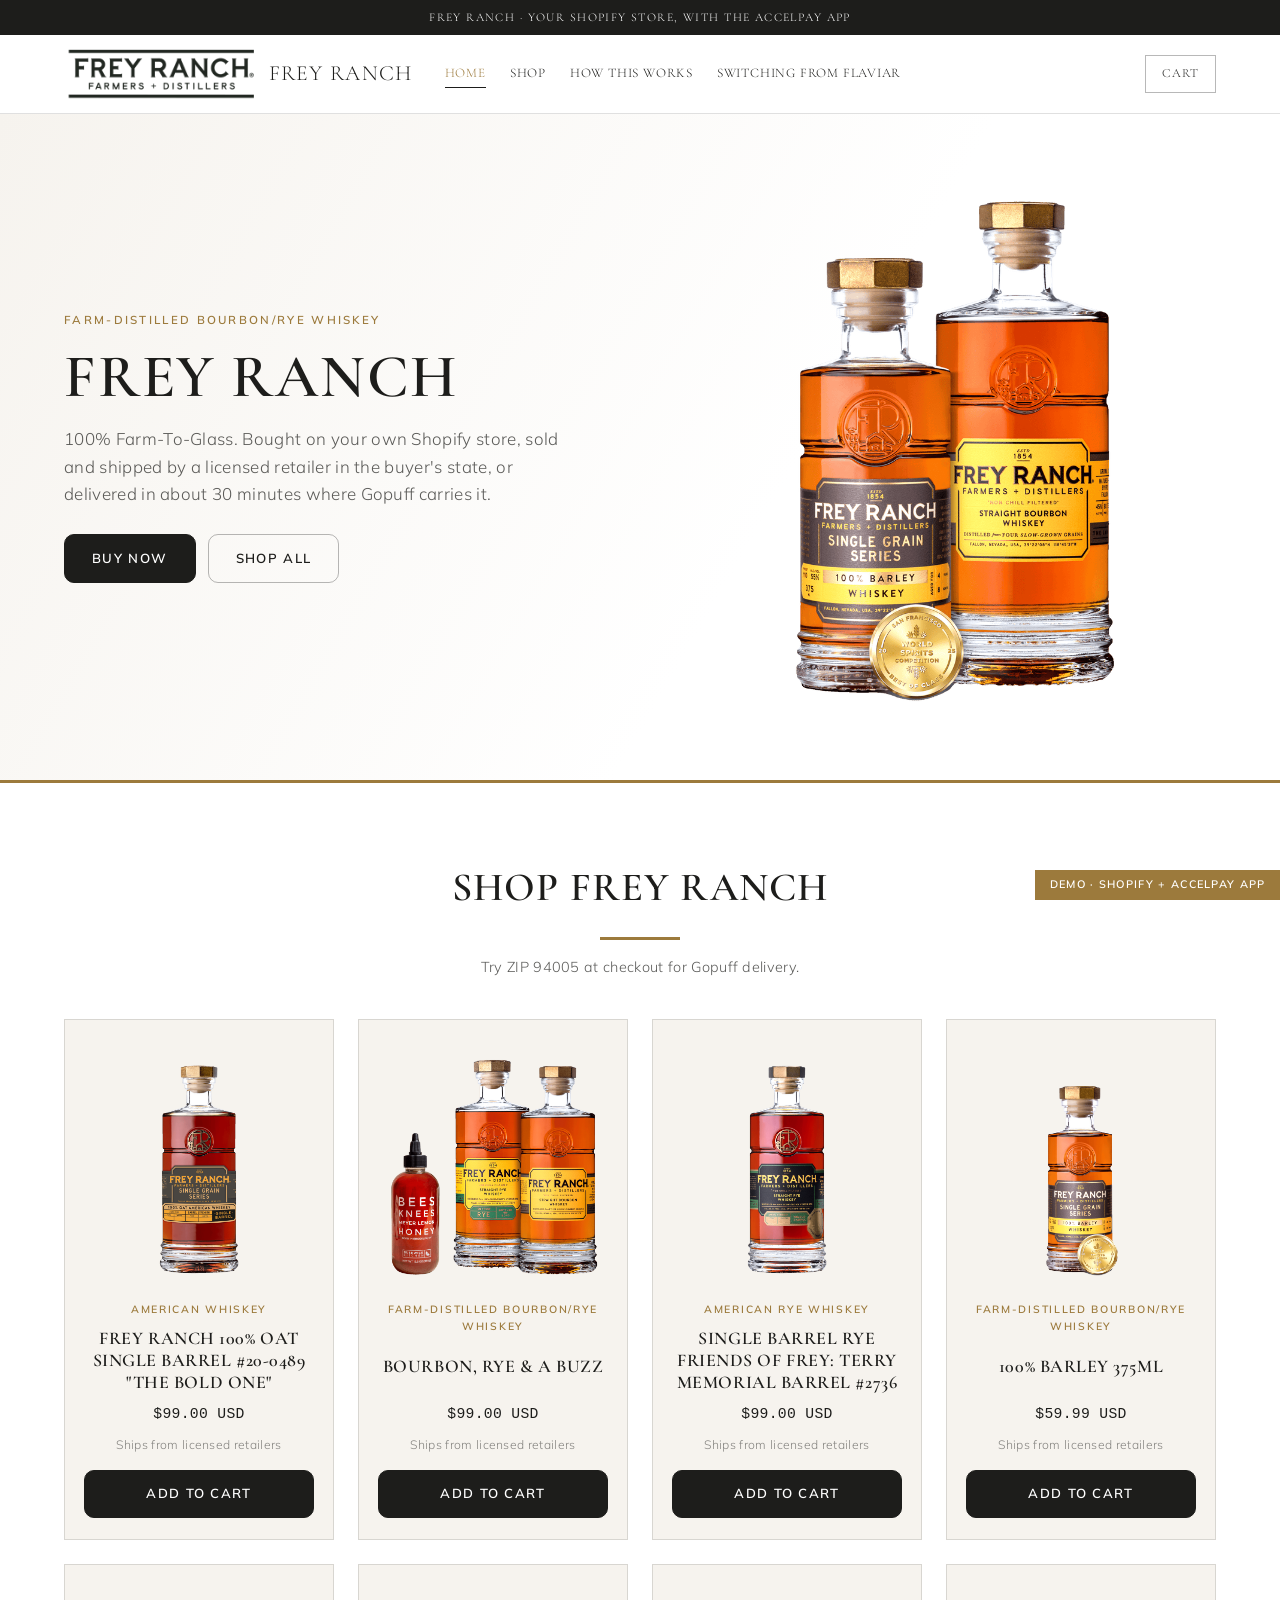
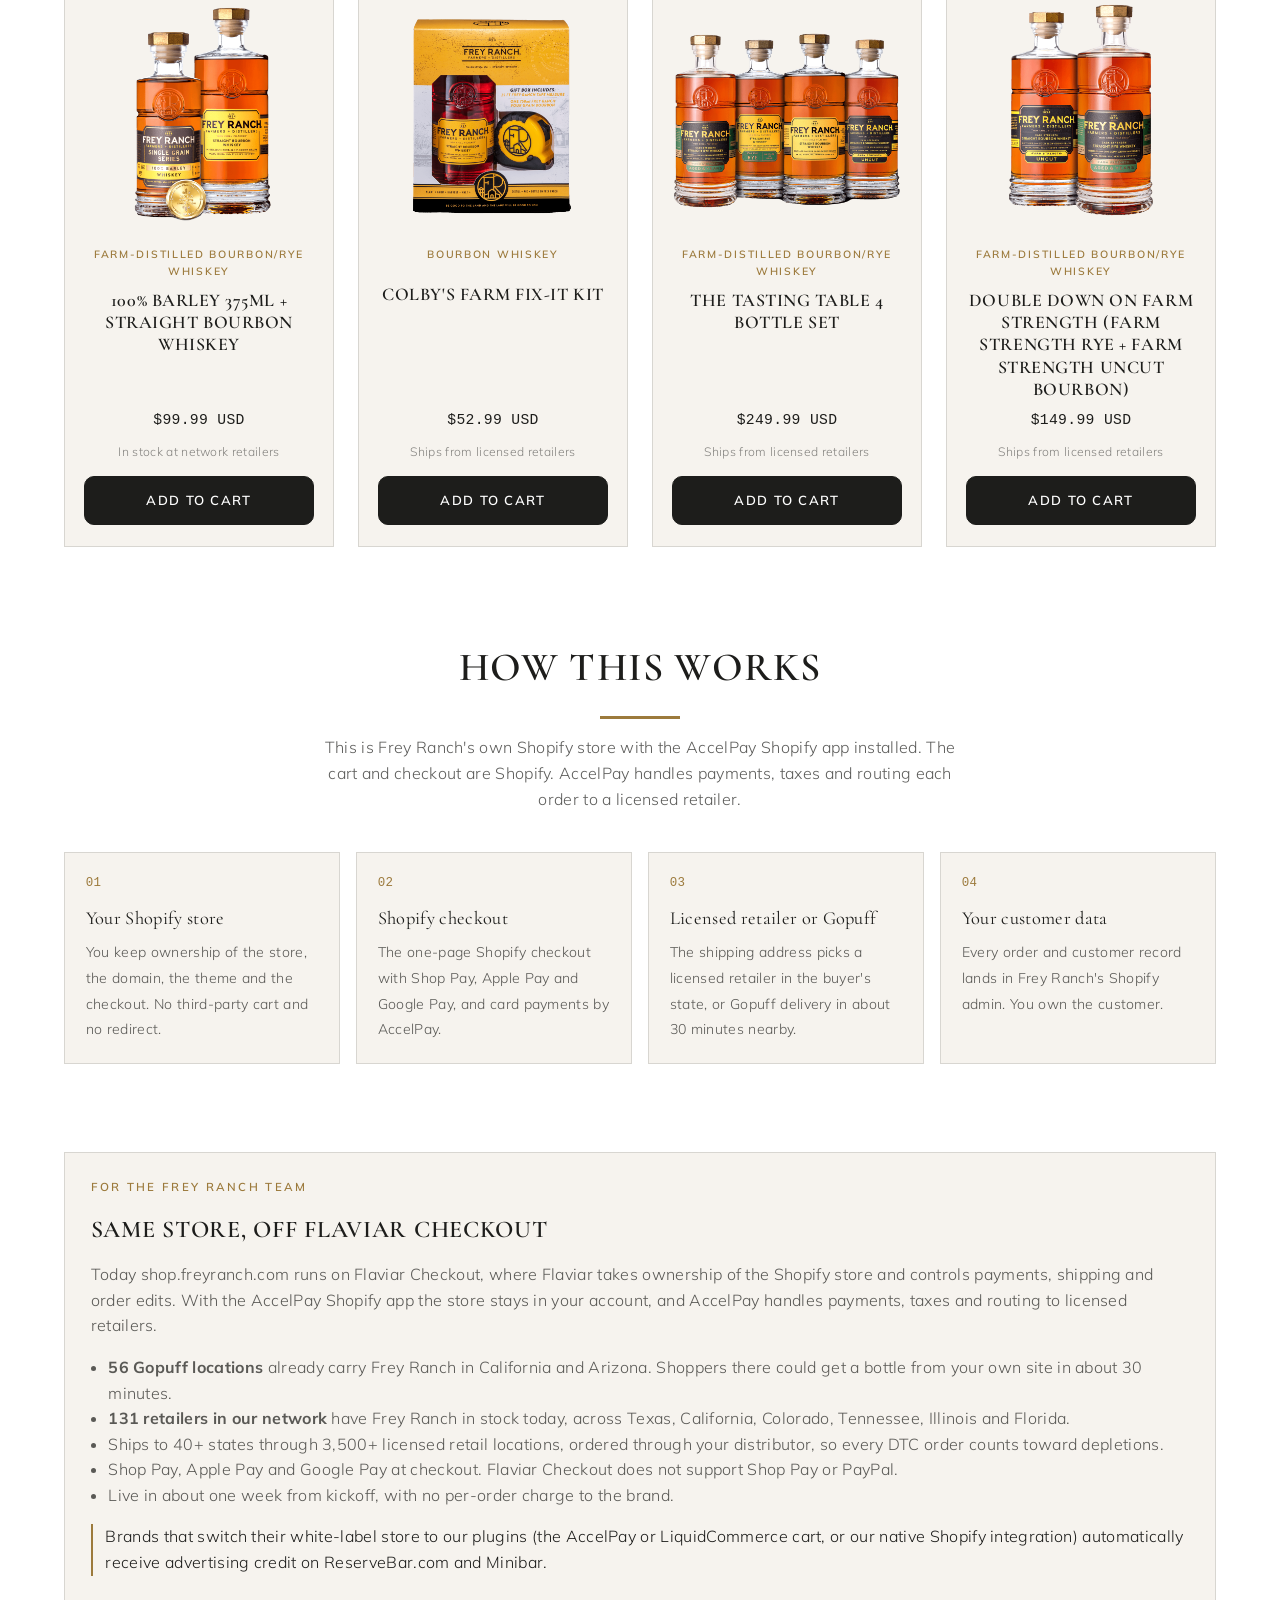
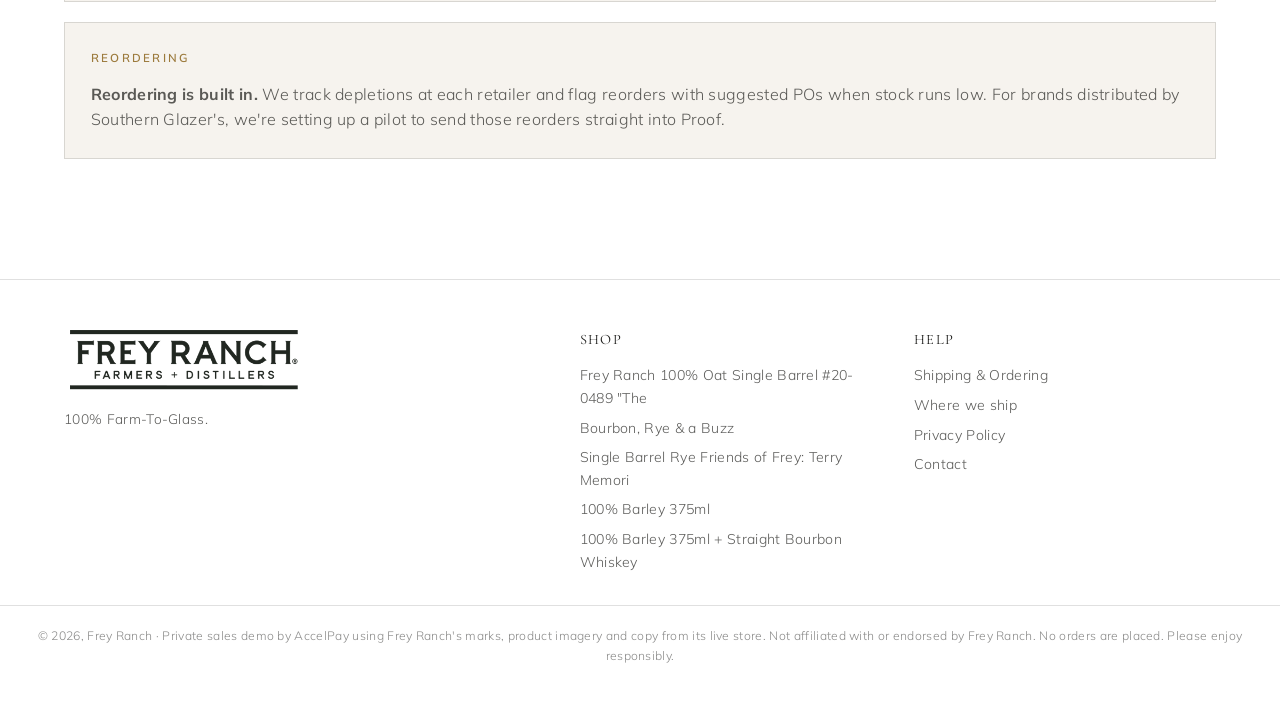
==== index.html @ 06e63633 "Flaviar switch demo, Nov 2026" ====
<!doctype html>
<html lang="en">
<head>
<meta charset="utf-8">
<meta name="viewport" content="width=device-width,initial-scale=1">
<title>Frey Ranch | AccelPay demo</title>
<meta name="robots" content="noindex,nofollow">
<link rel="icon" href="assets/logo.png">
<link rel="preconnect" href="https://fonts.googleapis.com">
<link rel="preconnect" href="https://fonts.gstatic.com" crossorigin>
<link rel="stylesheet" href="https://fonts.googleapis.com/css2?family=Cormorant+Garamond:wght@500;600;700&family=Mulish:wght@300;400;600;700&display=swap">
<link rel="stylesheet" href="styles.css?v=1">
</head>
<body>
<div class="announce">Frey Ranch &middot; your Shopify store, with the AccelPay app</div>
<header class="top">
  <div class="hdr">
    <a href="index.html" class="brand-link"><img class="logo" src="assets/logo.png" alt="Frey Ranch"><span class="wordmark">Frey Ranch</span></a>
    <nav class="main">
      <a href="index.html" aria-current="page">Home</a><a href="index.html#shop">Shop</a><a href="index.html#how">How this works</a><a href="index.html#switch">Switching from Flaviar</a>
    </nav>
    <div class="hdr-actions">
      <button class="burger" id="burger" aria-label="Menu">&#9776;</button>
      <button class="cart-pill" data-cart-toggle aria-label="Open cart">
        <span class="lbl">Cart</span>
        <span class="count" data-cart-count hidden>0</span>
      </button>
    </div>
  </div>
</header>

<section class="hero">
  <div class="hero-inner">
    <div>
      <div class="eyebrow">farm-distilled bourbon/rye whiskey</div>
      <h1>Frey Ranch</h1>
      <p>100% Farm-To-Glass. Bought on your own Shopify store, sold and shipped by a licensed retailer in the buyer's state, or delivered in about 30 minutes where Gopuff carries it.</p>
      <div style="display:flex;gap:.75rem;flex-wrap:wrap"><a class="btn" href="product.html?p=100-barley-375ml-flagship-bourbon">Buy now</a><a class="btn ghost" href="#shop">Shop all</a></div>
    </div>
    <div class="shot"><img src="assets/p-100-barley-375ml-flagship-bourbon.png" alt="100% Barley 375ml + Straight Bourbon Whiskey"></div>
  </div>
</section>

<section class="band" id="shop">
  <div class="section-head">
    <h2>Shop Frey Ranch</h2>
    <div class="rule"></div>
    <p style="font-size:.9rem;color:var(--muted)">Try ZIP 94005 at checkout for Gopuff delivery.</p>
  </div>
  <div class="grid" id="collection-grid"></div>
</section>

<section class="band" id="how" style="padding-top:1rem">
  <div class="section-head">
    <h2>How this works</h2>
    <div class="rule"></div>
    <p>This is Frey Ranch's own Shopify store with the AccelPay Shopify app installed. The cart and checkout are Shopify. AccelPay handles payments, taxes and routing each order to a licensed retailer.</p>
  </div>
  <div class="how">
    <div class="step"><span class="n">01</span><b>Your Shopify store</b><span>You keep ownership of the store, the domain, the theme and the checkout. No third-party cart and no redirect.</span></div>
    <div class="step"><span class="n">02</span><b>Shopify checkout</b><span>The one-page Shopify checkout with Shop Pay, Apple Pay and Google Pay, and card payments by AccelPay.</span></div>
    <div class="step"><span class="n">03</span><b>Licensed retailer or Gopuff</b><span>The shipping address picks a licensed retailer in the buyer's state, or Gopuff delivery in about 30 minutes nearby.</span></div>
    <div class="step"><span class="n">04</span><b>Your customer data</b><span>Every order and customer record lands in Frey Ranch's Shopify admin. You own the customer.</span></div>
  </div>
</section>

<section class="band" id="switch" style="padding-top:1rem">
  <div class="panel">
    <div class="eyebrow">For the Frey Ranch team</div>
    <h2>Same store, off Flaviar Checkout</h2>
    <p style="margin:0 0 1rem">Today shop.freyranch.com runs on Flaviar Checkout, where Flaviar takes ownership of the Shopify store and controls payments, shipping and order edits. With the AccelPay Shopify app the store stays in your account, and AccelPay handles payments, taxes and routing to licensed retailers.</p>
    <ul style="margin:0 0 1rem;padding-left:1.1rem"><li><b>56 Gopuff locations</b> already carry Frey Ranch in California and Arizona. Shoppers there could get a bottle from your own site in about 30 minutes.</li><li><b>131 retailers in our network</b> have Frey Ranch in stock today, across Texas, California, Colorado, Tennessee, Illinois and Florida.</li><li>Ships to 40+ states through 3,500+ licensed retail locations, ordered through your distributor, so every DTC order counts toward depletions.</li><li>Shop Pay, Apple Pay and Google Pay at checkout. Flaviar Checkout does not support Shop Pay or PayPal.</li><li>Live in about one week from kickoff, with no per-order charge to the brand.</li></ul>
    <p class="credit">Brands that switch their white-label store to our plugins (the AccelPay or LiquidCommerce cart, or our native Shopify integration) automatically receive advertising credit on ReserveBar.com and Minibar.</p>
  </div>
  <div class="panel">
    <div class="eyebrow">Reordering</div>
    <p style="margin:0" class="reorder"><b>Reordering is built in.</b> We track depletions at each retailer and flag reorders with suggested POs when stock runs low. For brands distributed by Southern Glazer's, we're setting up a pilot to send those reorders straight into Proof.</p>
  </div>
</section>
<footer class="site">
  <div class="ft">
    <div>
      <img src="assets/logo.png" alt="Frey Ranch" style="height:64px;width:auto">
      <p style="font-size:.86rem;margin-top:1rem;max-width:24rem;color:var(--muted)">100% Farm-To-Glass.</p>
    </div>
    <div><h4>Shop</h4><ul><li><a href="product.html?p=frey-ranch-100-oat-single-barrel-20-0489">Frey Ranch 100% Oat Single Barrel #20-0489 &quot;The </a></li><li><a href="product.html?p=bottled-in-bond-rye-straight-bourbon-com">Bourbon, Rye &amp; a Buzz</a></li><li><a href="product.html?p=friends-of-frey-rye-single-barrel-2736">Single Barrel Rye  Friends of Frey: Terry Memori</a></li><li><a href="product.html?p=100-barley-375ml-vault">100% Barley 375ml</a></li><li><a href="product.html?p=100-barley-375ml-flagship-bourbon">100% Barley 375ml + Straight Bourbon Whiskey</a></li></ul></div>
    <div><h4>Help</h4><ul>
      <li><a href="index.html#how">Shipping &amp; Ordering</a></li>
      <li><a href="index.html#how">Where we ship</a></li>
      <li><a href="#">Privacy Policy</a></li>
      <li><a href="#">Contact</a></li></ul></div>
  </div>
  <div class="legal-row">
    &copy; 2026, Frey Ranch &middot; Private sales demo by AccelPay using Frey Ranch's marks, product imagery and copy from its live store. Not affiliated with or endorsed by Frey Ranch.
    No orders are placed. Please enjoy responsibly.
  </div>
</footer>

<div class="scrim" id="scrim"></div>
<aside class="drawer" id="drawer" aria-label="Your cart">
  <div class="dh"><h2>Your cart</h2><button class="x" id="drawer-close" aria-label="Close">&times;</button></div>
  <div class="cols"><span>Product</span><span>Total</span></div>
  <div class="items" id="drawer-items"></div>
  <div class="df" id="drawer-foot"></div>
</aside>
<div class="ribbon">Demo &middot; Shopify + AccelPay app</div>
<script src="data.js?v=1"></script>
<script src="app.js?v=1"></script>
</body>
</html>
---- styles.css ----
/* Frey Ranch x AccelPay demo. Base: woodsonwhiskey-accelpay-demo. */

:root {
  --black: #ffffff; --panel: #f6f3ee; --panel-2: #ece7df; --ink: #1d1d1b;
  --muted: rgba(29,29,27,.72); --muted-2: rgba(29,29,27,.52); --line: rgba(0,0,0,.12); --line-2: rgba(0,0,0,.28);
  --gold: #1d1d1b; --gold-hi: #9c7a3c; --gold-soft: rgba(0,0,0,.05); --green: #2f6b4f; --red: #c00000;
  --head: #1d1d1b; --btn-ink: #ffffff; --img-bg: #f6f3ee; --drawer-bg: #ffffff; --ann-bg: #1d1d1b; --ann-ink: #ffffff; --co-head-bg: #ffffff;
  --serif: "Cormorant Garamond", Georgia, serif; --sans: "Mulish", -apple-system, BlinkMacSystemFont, "Helvetica Neue", Arial, sans-serif;
  --mono: ui-monospace, SFMono-Regular, Menlo, monospace; --maxw: 1200px; --btn-radius: 10px;
  --cart-glyph: url("data:image/svg+xml;utf8,<svg xmlns='http://www.w3.org/2000/svg' viewBox='0 0 24 24' fill='none' stroke='black' stroke-width='2' stroke-linecap='round' stroke-linejoin='round'><path d='M6 2 3 6v14a2 2 0 0 0 2 2h14a2 2 0 0 0 2-2V6l-3-4z'/><path d='M3 6h18'/><path d='M16 10a4 4 0 0 1-8 0'/></svg>");
}

* { box-sizing: border-box; }
html { scroll-behavior: smooth; }
body {
  margin: 0; background: var(--black); color: var(--ink);
  font-family: var(--sans); font-weight: 300; font-size: 16px; line-height: 1.6;
  letter-spacing: .02em; -webkit-font-smoothing: antialiased;
}
img { max-width: 100%; display: block; }
a { color: inherit; }
button { font: inherit; cursor: pointer; color: inherit; }
:focus-visible { outline: 2px solid var(--gold); outline-offset: 2px; }

/* ---------------------------------------------------------------- header */
.announce {
  background: var(--ann-bg); color: var(--ann-ink); text-align: center;
  font-family: var(--serif); font-size: .74rem; letter-spacing: .12em;
  text-transform: uppercase; padding: .5rem 1rem;
}
header.top { position: sticky; top: 0; z-index: 60; background: var(--black); border-bottom: 1px solid var(--line); }
.hdr { max-width: var(--maxw); margin: 0 auto; padding: .8rem 1.5rem; display: flex; align-items: center; gap: 2rem; }
.hdr img.logo { height: 62px; width: auto; }
nav.main { display: flex; gap: 1.5rem; flex-wrap: wrap; }
nav.main a {
  font-family: var(--serif); font-size: .82rem; letter-spacing: .06em; text-transform: uppercase;
  text-decoration: none; color: var(--head); padding: .2rem 0; border-bottom: 1px solid transparent;
}
nav.main a:hover, nav.main a[aria-current] { color: var(--gold-hi); border-bottom-color: var(--gold); }
.hdr-actions { margin-left: auto; display: flex; align-items: center; gap: .75rem; }
.cart-pill {
  display: inline-flex; align-items: center; gap: .5rem; background: transparent;
  border: 1px solid var(--line-2); color: var(--head); padding: .5rem 1rem;
  font-family: var(--serif); font-size: .78rem; letter-spacing: .08em; text-transform: uppercase;
}
.cart-pill:hover { border-color: var(--gold); color: var(--gold-hi); }
.cart-pill .count {
  background: var(--gold); color: var(--btn-ink); min-width: 1.35rem; height: 1.35rem; border-radius: 999px;
  display: inline-grid; place-items: center; font-family: var(--mono); font-size: .7rem; padding: 0 .3rem;
}
.cart-pill .count[hidden] { display: none; }
.burger { display: none; background: none; border: none; font-size: 1.5rem; line-height: 1; color: var(--head); }

/* ---------------------------------------------------------------- type + buttons */
.eyebrow { font-family: var(--sans); font-size: .72rem; font-weight: 600; letter-spacing: .2em; text-transform: uppercase; color: var(--gold-hi); margin-bottom: .9rem; }
h1, h2, h3 { font-family: var(--serif); font-weight: 400; letter-spacing: .03em; }
.rule { width: 190px; height: 2px; margin: 1.1rem auto 0; background: linear-gradient(90deg, transparent, var(--gold), transparent); }

.btn {
  display: inline-flex; align-items: center; justify-content: center; gap: .5rem;
  background: var(--gold); color: var(--btn-ink); border: 1px solid var(--gold); border-radius: var(--btn-radius, 0);
  padding: .8rem 1.7rem; font-family: var(--sans); font-weight: 600; font-size: .82rem;
  letter-spacing: .1em; text-transform: uppercase; text-decoration: none;
}
.btn:hover { background: var(--gold-hi); border-color: var(--gold-hi); }
.btn.ghost { background: transparent; color: var(--head); border-color: var(--line-2); }
.btn.ghost:hover { border-color: var(--gold); color: var(--gold-hi); }
.btn:disabled { opacity: .4; cursor: not-allowed; }
.btn.block { width: 100%; }

/* ---------------------------------------------------------------- hero */
.hero { position: relative; overflow: hidden; border-bottom: 1px solid var(--line); }
.hero-inner { max-width: var(--maxw); margin: 0 auto; padding: 4rem 1.5rem; display: grid; grid-template-columns: 1.05fr 1fr; gap: 3rem; align-items: center; }
.hero h1 { font-size: clamp(2.3rem, 5.4vw, 3.8rem); line-height: 1.08; margin: 0 0 1rem; text-transform: uppercase; }
.hero p { color: var(--muted); font-size: 1.06rem; margin: 0 0 1.7rem; max-width: 32rem; }
.hero .shot img { width: 100%; max-height: 560px; object-fit: contain; }

/* ---------------------------------------------------------------- sections */
.band { max-width: var(--maxw); margin: 0 auto; padding: 4.5rem 1.5rem; }
.section-head { text-align: center; margin-bottom: 2.5rem; }
.section-head h2 { font-size: clamp(1.8rem, 4vw, 2.5rem); margin: 0; text-transform: uppercase; }
.section-head p { color: var(--muted); margin: 1rem auto 0; max-width: 40rem; }

.grid { display: grid; grid-template-columns: repeat(auto-fill, minmax(240px, 1fr)); gap: 1.5rem; }
.card {
  background: var(--panel); border: 1px solid var(--line); padding: 1.4rem 1.2rem 1.3rem;
  display: flex; flex-direction: column; gap: .55rem; text-align: center; text-decoration: none; color: inherit;
}
.card:hover { border-color: var(--gold); }
.card .shot { height: 250px; display: grid; place-items: center; overflow: hidden; }
.card .shot img { max-height: 250px; width: auto; object-fit: contain; }
.card h3 { font-size: 1.12rem; margin: 0; line-height: 1.25; text-transform: uppercase; min-height: 2.8rem; display: grid; place-items: center; }
.card .tag { font-size: .66rem; font-weight: 600; letter-spacing: .16em; text-transform: uppercase; color: var(--gold-hi); }
.card .price { font-family: var(--mono); font-size: .92rem; margin-top: auto; }
.card .avail { font-size: .76rem; color: var(--muted-2); }

.split { display: grid; grid-template-columns: 1fr 1fr; gap: 3rem; align-items: center; }
.split img { width: 100%; }
.split p { color: var(--muted); }

/* how it works */
.how { display: grid; grid-template-columns: repeat(4, 1fr); gap: 1rem; }
.how .step { border: 1px solid var(--line); padding: 1.3rem; background: var(--panel); }
.how .step b { display: block; font-family: var(--serif); font-weight: 400; font-size: 1.15rem; margin-bottom: .4rem; color: var(--head); }
.how .step span { font-size: .88rem; color: var(--muted); }
.how .step .n { font-family: var(--mono); color: var(--gold-hi); font-size: .78rem; display: block; margin-bottom: .6rem; }

.rb-note {
  display: flex; align-items: center; gap: .75rem; border: 1px solid var(--line); background: var(--panel);
  padding: .7rem .9rem; font-size: .84rem; color: var(--muted);
}
.rb-note b { color: var(--head); font-weight: 600; }
.rb-note a { color: var(--gold-hi); }
.rb-mark { font-family: var(--serif); font-size: .72rem; letter-spacing: .14em; text-transform: uppercase; border: 1px solid var(--gold); color: var(--gold-hi); padding: .2rem .45rem; white-space: nowrap; }

/* ---------------------------------------------------------------- product page (Shopify theme) */
.pdp { display: grid; grid-template-columns: minmax(0,1fr) minmax(0,1fr); gap: 3rem; align-items: start; }
.pdp .gallery { display: flex; flex-direction: column; gap: .8rem; min-width: 0; }
.pdp .gallery .main { background: var(--img-bg); display: grid; place-items: center; min-height: 420px; }
.pdp .gallery .main img { max-height: 560px; width: auto; object-fit: contain; }
.pdp .thumbs { display: flex; gap: .5rem; }
.pdp .thumbs button { width: 64px; height: 64px; border: 1px solid var(--line); background: var(--img-bg); padding: 3px; display: grid; place-items: center; }
.pdp .thumbs button[aria-selected="true"] { border-color: var(--gold); }
.pdp .thumbs img { max-height: 100%; width: auto; }
.pdp .info { display: flex; flex-direction: column; gap: 1rem; min-width: 0; padding-left: 1.5rem; border-left: 1px solid var(--line); }
.pdp h1 { font-size: 2rem; margin: 0; text-transform: uppercase; line-height: 1.15; }
.pdp .price { font-size: 1.05rem; }
.pdp .small { font-size: .8rem; color: var(--muted); }
.pdp .small a { color: var(--gold-hi); }
.pdp .qty-wrap { display: flex; flex-direction: column; gap: .35rem; font-size: .8rem; color: var(--muted); }
.pdp .desc p { color: var(--muted); margin: 0 0 .9rem; font-size: .95rem; }
.pdp .desc b { color: var(--head); font-weight: 600; }
.qty { display: inline-flex; align-items: center; border: 1px solid var(--line-2); width: max-content; }
.qty button { background: none; border: none; width: 2.6rem; min-height: 2.8rem; font-size: 1.1rem; }
.qty span, .qty input { font-family: var(--sans); min-width: 2.2rem; text-align: center; font-size: .95rem; }
.atc { max-width: 380px; }
.fulfil-line { display: flex; gap: .6rem; align-items: flex-start; font-size: .82rem; color: var(--muted); border: 1px solid var(--line); padding: .7rem .8rem; max-width: 460px; }
.fulfil-line img { width: 22px; height: 22px; border-radius: 5px; flex: none; }
.notice { font-size: .85rem; color: var(--muted); border-left: 2px solid var(--gold); padding: .2rem 0 .2rem .75rem; }

/* ---------------------------------------------------------------- Shopify cart drawer (Dawn-style) */
.scrim { position: fixed; inset: 0; background: rgba(0,0,0,.6); opacity: 0; pointer-events: none; transition: opacity .25s; z-index: 90; }
.scrim.on { opacity: 1; pointer-events: auto; }
.drawer { position: fixed; top: 0; right: 0; height: 100%; width: min(420px, 100%); background: var(--drawer-bg); border-left: 1px solid var(--line); z-index: 100; display: flex; flex-direction: column; transform: translateX(100%); transition: transform .28s ease; }
.drawer.on { transform: none; }
.drawer .dh { display: flex; align-items: center; justify-content: space-between; padding: 1.4rem 1.5rem 1rem; }
.drawer .dh h2 { font-size: 1.5rem; margin: 0; }
.drawer .x { background: none; border: none; font-size: 1.7rem; line-height: 1; color: var(--muted); }
.drawer .cols { display: flex; justify-content: space-between; font-size: .66rem; letter-spacing: .12em; text-transform: uppercase; color: var(--muted-2); padding: 0 1.5rem .6rem; border-bottom: 1px solid var(--line); }
.drawer .items { flex: 1; overflow-y: auto; padding: 0 1.5rem; }
.cline { display: grid; grid-template-columns: 76px minmax(0,1fr) auto; gap: 1rem; padding: 1.2rem 0; border-bottom: 1px solid var(--line); }
.cline .im { background: var(--img-bg); display: grid; place-items: center; height: 92px; }
.cline .im img { max-height: 88px; width: auto; }
.cline .nm { font-size: .92rem; line-height: 1.3; }
.cline .pr { font-size: .84rem; color: var(--muted); margin: .2rem 0 .6rem; }
.cline .qrow { display: flex; align-items: center; gap: .6rem; }
.cline .qty button { min-height: 2.2rem; width: 2.2rem; }
.cline .rm { background: none; border: none; color: var(--muted); font-size: 1rem; padding: 0; }
.cline .tot { font-size: .9rem; }
.empty { text-align: center; color: var(--muted); padding: 3rem 1rem; }
.drawer .df { border-top: 1px solid var(--line); padding: 1.2rem 1.5rem 1.5rem; display: flex; flex-direction: column; gap: .7rem; }
.drawer .df .est { display: flex; justify-content: space-between; font-size: 1rem; }
.drawer .df .small { font-size: .78rem; color: var(--muted); }

/* ---------------------------------------------------------------- Shopify one-page checkout */
body.co { background: #fff; color: #141414; font-family: -apple-system, BlinkMacSystemFont, "Segoe UI", Roboto, "Helvetica Neue", Arial, sans-serif; font-weight: 400; letter-spacing: 0; }
.co-head { border-bottom: 1px solid #dedede; background: var(--co-head-bg); }
.co-head .in { max-width: 1100px; margin: 0 auto; padding: .9rem 1.5rem; display: flex; align-items: center; justify-content: space-between; }
.co-head img { height: 54px; width: auto; }
.co-head a.bag { color: var(--gold-hi); font-size: .85rem; text-decoration: none; }
.checkout { display: grid; grid-template-columns: minmax(0,1.15fr) minmax(0,1fr); min-height: calc(100vh - 80px); }
.co-left { padding: 2.2rem clamp(1rem, 4vw, 3.5rem); min-width: 0; }
.co-left .inner { max-width: 560px; margin-left: auto; }
.co-right { background: #f5f5f5; border-left: 1px solid #dedede; padding: 2.2rem clamp(1rem, 3vw, 3rem); min-width: 0; }
.co-right .inner { max-width: 440px; position: sticky; top: 1.5rem; }
.co-h { font-size: 1.3rem; font-weight: 600; margin: 1.8rem 0 .8rem; display: flex; align-items: baseline; justify-content: space-between; gap: 1rem; }
.co-h:first-child { margin-top: 0; }
.co-h small { font-size: .82rem; font-weight: 400; color: #707070; }
.co-field { width: 100%; border: 1px solid #d9d9d9; border-radius: 5px; padding: .85rem .8rem; font: inherit; font-size: .92rem; margin-bottom: .7rem; background: #fff; color: #141414; min-width: 0; }
.co-field:focus { outline: none; border-color: #000; box-shadow: 0 0 0 1px #000; }
.co-row { display: grid; grid-template-columns: 1fr 1fr; gap: .7rem; }
.co-row3 { display: grid; grid-template-columns: 1.3fr 1fr 1fr; gap: .7rem; }
.co-chk { display: flex; gap: .55rem; align-items: center; font-size: .86rem; margin: .1rem 0 .4rem; }
.co-chk input { accent-color: #000; width: 16px; height: 16px; }
.co-empty { background: #f5f5f5; border-radius: 5px; padding: 1rem; font-size: .88rem; color: #707070; }
.rates { border: 1px solid #d9d9d9; border-radius: 5px; overflow: hidden; }
.rate { display: flex; align-items: center; gap: .8rem; padding: .95rem .9rem; border-bottom: 1px solid #d9d9d9; cursor: pointer; }
.rate:last-child { border-bottom: none; }
.rate.on { background: #f6f3ec; box-shadow: inset 0 0 0 1px #000; }
.rate input { accent-color: #000; width: 17px; height: 17px; flex: none; }
.rate .ic { width: 30px; height: 30px; border-radius: 7px; flex: none; }
.rate .t { flex: 1; min-width: 0; font-size: .9rem; }
.rate .t span { display: block; color: #707070; font-size: .8rem; margin-top: .1rem; }
.rate .p { font-size: .9rem; font-weight: 600; white-space: nowrap; }
.callout { display: flex; gap: .55rem; align-items: flex-start; font-size: .78rem; color: #5b4a26; background: #f6f1e6; border: 1px solid #e6dcc6; border-radius: 5px; padding: .6rem .75rem; margin-top: .7rem; }
.callout b { font-weight: 600; }
.callout .dot { width: 8px; height: 8px; border-radius: 50%; background: var(--gold); flex: none; margin-top: .35rem; }
.pay-box { border: 1px solid #d9d9d9; border-radius: 5px; overflow: hidden; }
.pay-box .ph { display: flex; justify-content: space-between; align-items: center; background: #f6f3ec; padding: .85rem .9rem; border-bottom: 1px solid #d9d9d9; font-size: .9rem; box-shadow: inset 0 0 0 1px #000; }
.pay-box .ph .cards { display: flex; gap: .3rem; }
.pay-box .ph .cards span { font-size: .62rem; font-weight: 700; border: 1px solid #cfcfcf; border-radius: 3px; padding: .1rem .3rem; background: #fff; color: #333; }
.pay-box .pb { padding: .9rem; background: #fafafa; }
.pay-btn { width: 100%; background: #000; color: #fff; border: none; border-radius: 5px; padding: 1.1rem; font-size: 1.05rem; font-weight: 600; margin-top: 1.2rem; }
.pay-btn:disabled { opacity: .4; cursor: not-allowed; }
.co-legal { font-size: .76rem; color: #707070; margin-top: .9rem; }
.co-links { display: flex; gap: 1rem; flex-wrap: wrap; font-size: .76rem; color: #707070; border-top: 1px solid #e3e3e3; margin-top: 2rem; padding-top: 1rem; }
.os-item { display: flex; gap: .9rem; align-items: center; padding: .4rem 0 1rem; }
.os-item .im { width: 64px; height: 64px; border: 1px solid #dedede; border-radius: 8px; background: var(--img-bg); position: relative; display: grid; place-items: center; padding: 4px; flex: none; }
.os-item .im img { max-height: 100%; width: auto; }
.os-item .im .q { position: absolute; top: -9px; right: -9px; background: #666; color: #fff; min-width: 21px; height: 21px; border-radius: 11px; font-size: .74rem; display: grid; place-items: center; padding: 0 5px; }
.os-item .nm { flex: 1; min-width: 0; font-size: .88rem; }
.os-item .nm span { display: block; color: #707070; font-size: .78rem; }
.os-item .pr { font-size: .88rem; }
.os-disc { display: flex; gap: .6rem; margin: .6rem 0 1.2rem; }
.os-disc input { flex: 1; min-width: 0; border: 1px solid #d9d9d9; border-radius: 5px; padding: .8rem; font: inherit; font-size: .9rem; }
.os-disc button { border: 1px solid #d9d9d9; background: #ececec; color: #777; border-radius: 5px; padding: 0 1.1rem; font-weight: 600; }
.os-line { display: flex; justify-content: space-between; font-size: .88rem; padding: .3rem 0; gap: 1rem; }
.os-line .m { color: #555; }
.os-line.total { font-size: 1.2rem; font-weight: 600; padding-top: .8rem; }
.os-line.total small { font-size: .74rem; color: #707070; font-weight: 400; margin-right: .4rem; }
.thanks { max-width: 600px; margin: 0 auto; padding: 4rem 1.5rem; text-align: center; }
.thanks h1 { font-size: 2rem; margin: 0 0 .5rem; font-weight: 600; font-family: inherit; letter-spacing: 0; }
.thanks p { color: #555; }
.thanks .num { font-family: var(--mono); color: #000; }

/* express checkout buttons (Shopify accelerated checkout) */
.xpay { display: grid; grid-template-columns: repeat(3, minmax(0,1fr)); gap: .5rem; }
.xpay .xb { height: 42px; border: none; border-radius: 5px; display: flex; align-items: center; justify-content: center; gap: .15rem; font-family: -apple-system, BlinkMacSystemFont, "Segoe UI", Roboto, Arial, sans-serif; font-size: 1.05rem; color: #fff; letter-spacing: 0; text-transform: none; }
.xpay.big .xb { height: 48px; }
.xpay .xb span { font-weight: 500; }
.xpay .shop { background: #5a31f4; }
.xpay .shop b { font-weight: 800; font-style: italic; letter-spacing: -.02em; margin-right: .1rem; }
.xpay .apple { background: #000; border: 1px solid #333; }
.xpay .google { background: #000; border: 1px solid #333; }
.xpay .google .g { font-weight: 700; background: linear-gradient(90deg,#4285f4,#ea4335,#fbbc05,#34a853); -webkit-background-clip: text; background-clip: text; color: transparent; margin-right: .15rem; }
.xp-title { text-align: center; font-size: .85rem; color: #707070; margin-bottom: .6rem; }
.or { display: flex; align-items: center; gap: .8rem; color: #707070; font-size: .78rem; margin: 1.4rem 0 .6rem; }
.or::before, .or::after { content: ""; flex: 1; height: 1px; background: #dedede; }

/* panel on the home page */
.panel { background: var(--panel); border: 1px solid var(--line); padding: 1.6rem; }
.panel + .panel { margin-top: 1.25rem; }
.panel h2 { margin: 0 0 .8rem; font-size: 1.5rem; text-transform: uppercase; }
.panel p, .panel li { color: var(--muted); }
.panel .credit { border-left: 2px solid var(--gold); padding-left: .8rem; margin: 0; color: var(--ink); }

/* ---------------------------------------------------------------- footer */
footer.site { border-top: 1px solid var(--line); margin-top: 3rem; }
.ft { max-width: var(--maxw); margin: 0 auto; padding: 3rem 1.5rem 2rem; display: grid; grid-template-columns: 1.6fr 1fr 1fr; gap: 2rem; }
.ft h4 { font-family: var(--serif); font-weight: 400; font-size: .9rem; letter-spacing: .1em; text-transform: uppercase; color: var(--head); margin: 0 0 .8rem; }
.ft ul { list-style: none; margin: 0; padding: 0; display: flex; flex-direction: column; gap: .45rem; font-size: .88rem; color: var(--muted); }
.ft a { text-decoration: none; }
.ft a:hover { color: var(--gold-hi); }
.legal-row { border-top: 1px solid var(--line); padding: 1.25rem 1.5rem 3rem; text-align: center; font-size: .76rem; color: var(--muted-2); }

.ribbon { position: fixed; right: 0; bottom: 0; z-index: 120; background: var(--gold); color: var(--btn-ink); font-size: .68rem; font-weight: 600; letter-spacing: .12em; text-transform: uppercase; padding: .4rem .9rem; }

/* ---------------------------------------------------------------- responsive */
@media (max-width: 960px) {
  .pdp { grid-template-columns: 1fr; gap: 1.5rem; }
  .pdp .info { padding-left: 0; border-left: 0; }
  .checkout { grid-template-columns: 1fr; }
  .co-right { border-left: 0; border-top: 1px solid #dedede; order: -1; }
  .co-left .inner, .co-right .inner { margin: 0 auto; position: static; }
  .hero-inner, .split { grid-template-columns: 1fr; gap: 2rem; }
  .how { grid-template-columns: 1fr 1fr; }
  .ft { grid-template-columns: 1fr 1fr; }
}
@media (max-width: 720px) {
  .co-row, .co-row3 { grid-template-columns: 1fr; gap: 0; }
  .pdp .gallery .main { min-height: 300px; }
  .pdp .gallery .main img { max-height: 340px; }
  .hdr { padding: .6rem 1rem; gap: .75rem; position: relative; }
  .hdr img.logo { height: 46px; }
  nav.main { display: none; }
  nav.main.open { display: flex; flex-direction: column; position: absolute; top: 100%; left: 0; right: 0; background: var(--black); border-bottom: 1px solid var(--line); padding: 1rem 1.5rem; gap: .9rem; }
  .burger { display: block; }
  .hdr-actions { margin-left: auto; }
  .cart-pill { padding: .5rem .8rem; }
  .cart-pill .lbl { display: none; }
  .cart-pill::before { content: ""; width: 1rem; height: 1rem; flex: none; background: currentColor; -webkit-mask: var(--cart-glyph) center/contain no-repeat; mask: var(--cart-glyph) center/contain no-repeat; }
  .band { padding: 3rem 1rem; }
  .hero-inner { padding: 2.5rem 1rem; }
  .how { grid-template-columns: 1fr; }
  .ft { grid-template-columns: 1fr; padding: 2.5rem 1rem 1.5rem; }
  .rb-note { flex-wrap: wrap; }
}


.brand-link { display: flex; align-items: center; gap: .6rem; text-decoration: none; }
.hdr img.logo { height: 52px; max-width: 200px; object-fit: contain; }
.wordmark { font-family: var(--serif); font-size: 1.35rem; letter-spacing: .06em; text-transform: uppercase; color: var(--head); white-space: nowrap; }
.co-head img { height: 44px; max-width: 200px; object-fit: contain; }
h1, h2, h3 { font-weight: 600; }
.hero { background: linear-gradient(120deg, var(--panel) 0%, var(--black) 60%); border-bottom: 3px solid var(--gold-hi); }
.rule { background: var(--gold-hi); height: 3px; width: 80px; }
.card .shot { background: var(--img-bg); }
.card:hover { border-color: var(--gold-hi); }
.btn:hover, .btn.ghost:hover { filter: brightness(1.15); }
.panel .credit { border-left-color: var(--gold-hi); }
.ribbon { background: var(--gold-hi); color: #fff; }
.cart-pill .count { background: var(--gold-hi); color: #fff; }
.callout .dot { background: var(--gold-hi); }
@media (max-width: 720px) { .wordmark { display: none; } }
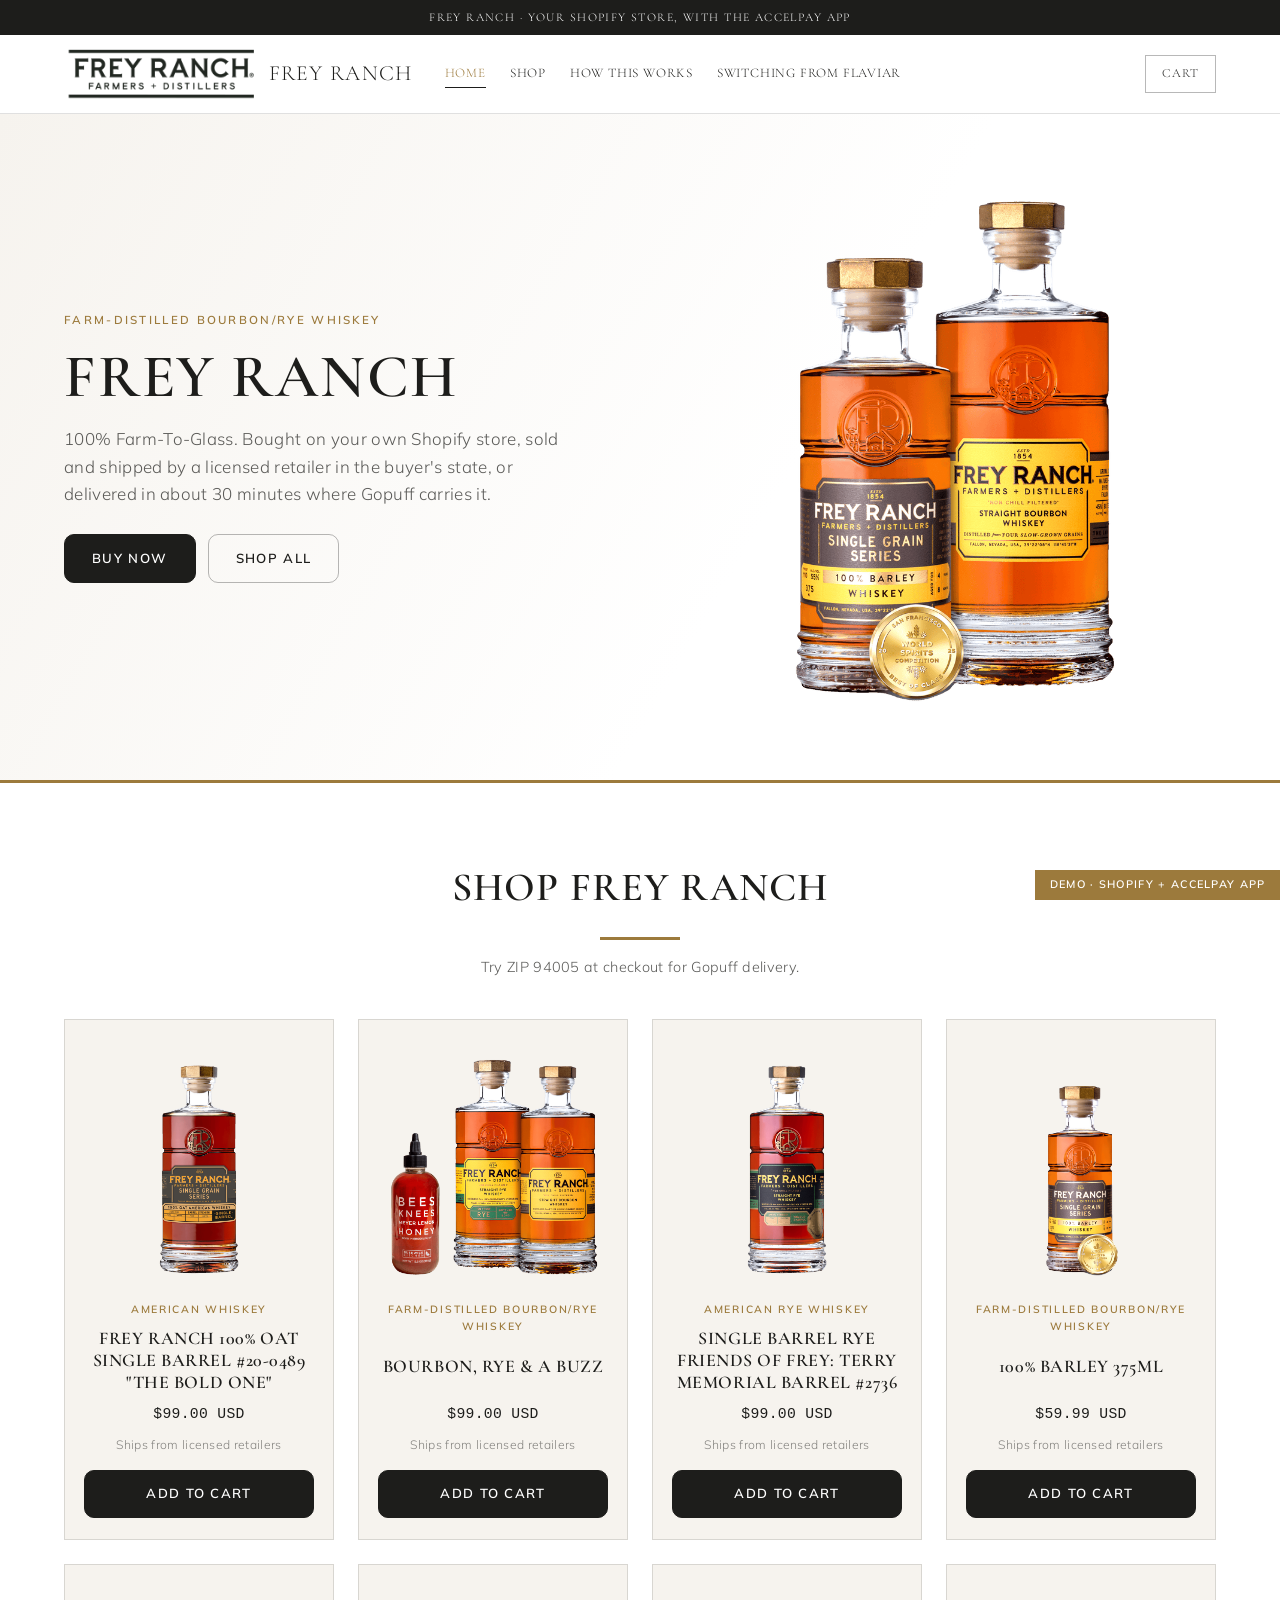
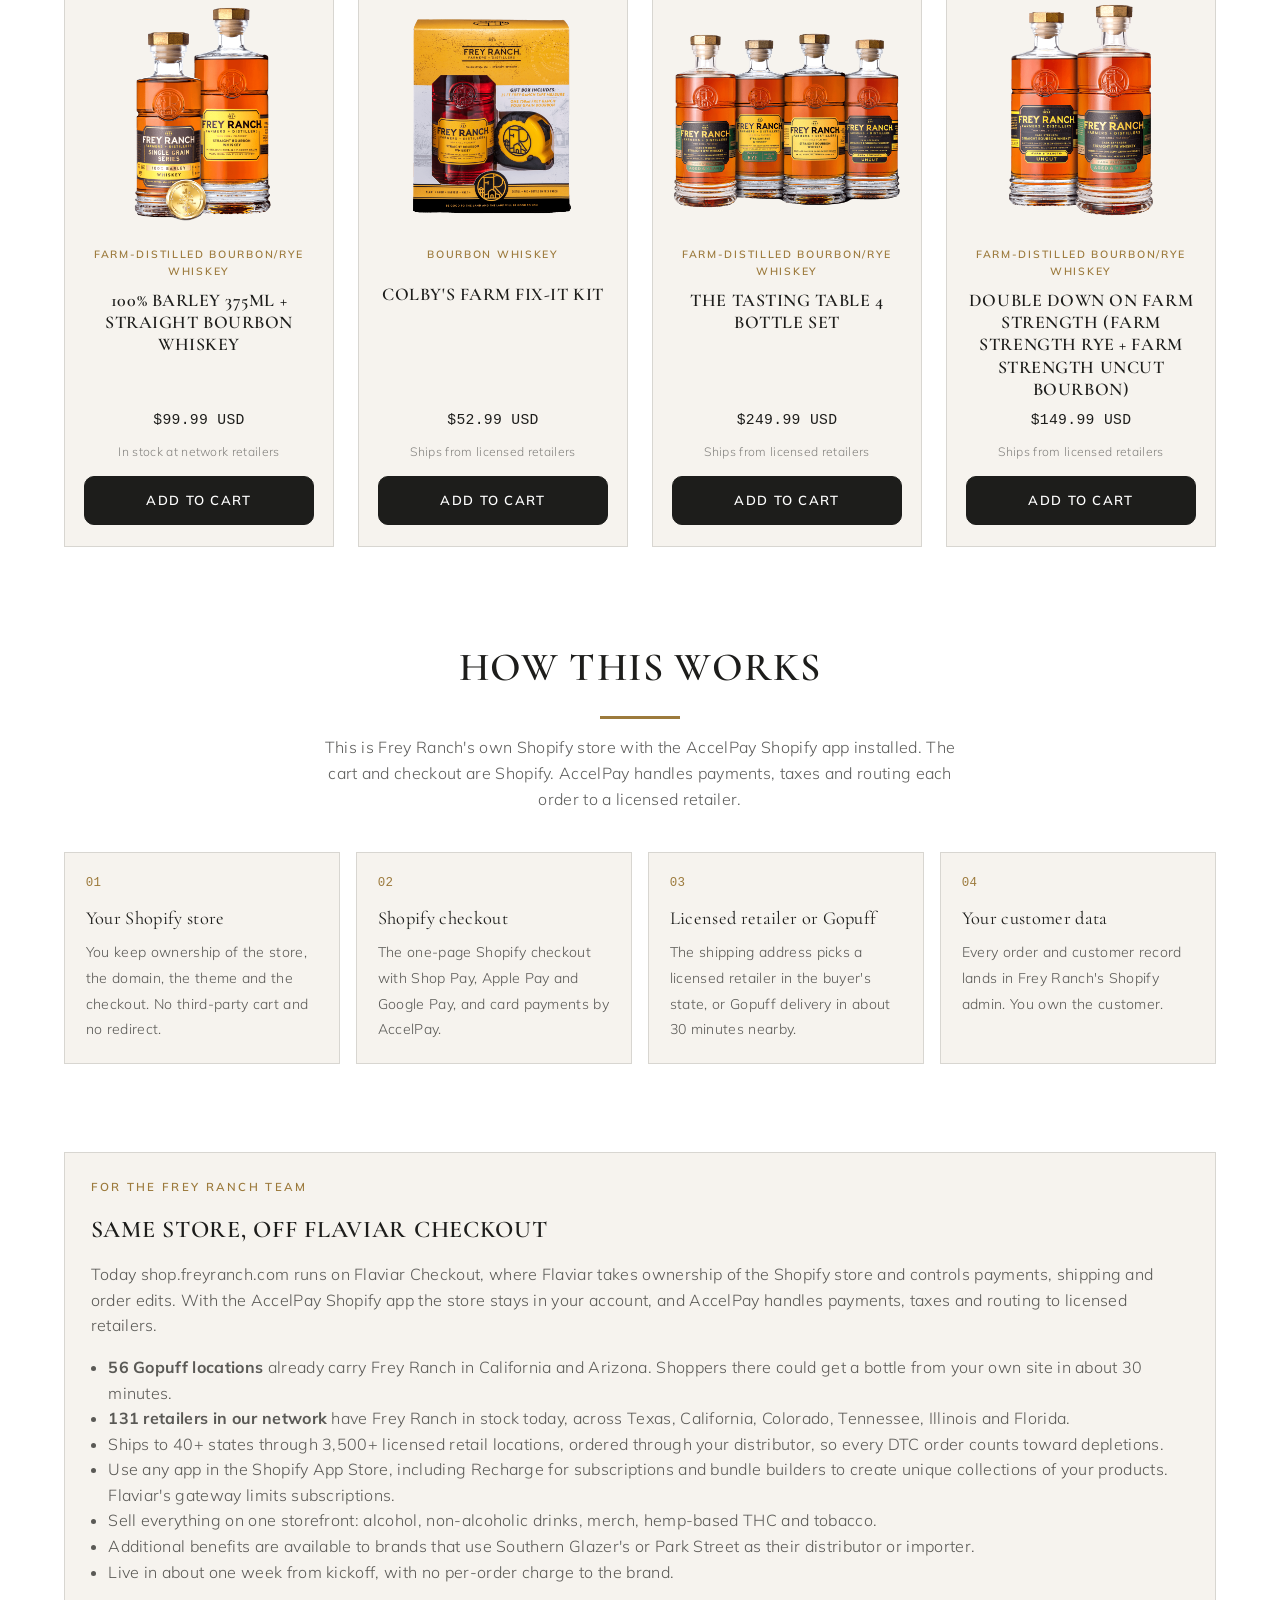
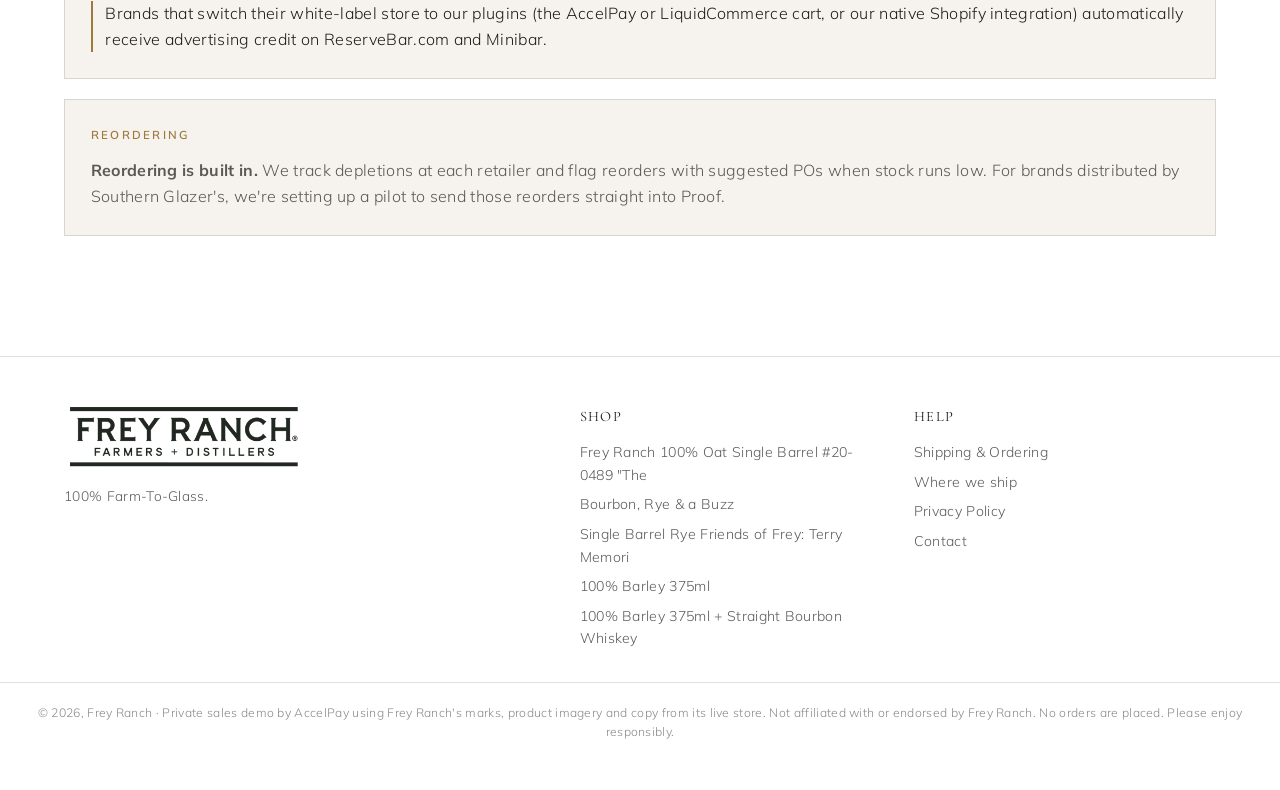
==== commit 3bfce998: "Update value props: Shopify apps, multi-category, distributor benefits" ====
--- a/index.html
+++ b/index.html
@@ -69,7 +69,7 @@
     <div class="eyebrow">For the Frey Ranch team</div>
     <h2>Same store, off Flaviar Checkout</h2>
     <p style="margin:0 0 1rem">Today shop.freyranch.com runs on Flaviar Checkout, where Flaviar takes ownership of the Shopify store and controls payments, shipping and order edits. With the AccelPay Shopify app the store stays in your account, and AccelPay handles payments, taxes and routing to licensed retailers.</p>
-    <ul style="margin:0 0 1rem;padding-left:1.1rem"><li><b>56 Gopuff locations</b> already carry Frey Ranch in California and Arizona. Shoppers there could get a bottle from your own site in about 30 minutes.</li><li><b>131 retailers in our network</b> have Frey Ranch in stock today, across Texas, California, Colorado, Tennessee, Illinois and Florida.</li><li>Ships to 40+ states through 3,500+ licensed retail locations, ordered through your distributor, so every DTC order counts toward depletions.</li><li>Shop Pay, Apple Pay and Google Pay at checkout. Flaviar Checkout does not support Shop Pay or PayPal.</li><li>Live in about one week from kickoff, with no per-order charge to the brand.</li></ul>
+    <ul style="margin:0 0 1rem;padding-left:1.1rem"><li><b>56 Gopuff locations</b> already carry Frey Ranch in California and Arizona. Shoppers there could get a bottle from your own site in about 30 minutes.</li><li><b>131 retailers in our network</b> have Frey Ranch in stock today, across Texas, California, Colorado, Tennessee, Illinois and Florida.</li><li>Ships to 40+ states through 3,500+ licensed retail locations, ordered through your distributor, so every DTC order counts toward depletions.</li><li>Use any app in the Shopify App Store, including Recharge for subscriptions and bundle builders to create unique collections of your products. Flaviar's gateway limits subscriptions.</li><li>Sell everything on one storefront: alcohol, non-alcoholic drinks, merch, hemp-based THC and tobacco.</li><li>Additional benefits are available to brands that use Southern Glazer's or Park Street as their distributor or importer.</li><li>Live in about one week from kickoff, with no per-order charge to the brand.</li></ul>
     <p class="credit">Brands that switch their white-label store to our plugins (the AccelPay or LiquidCommerce cart, or our native Shopify integration) automatically receive advertising credit on ReserveBar.com and Minibar.</p>
   </div>
   <div class="panel">
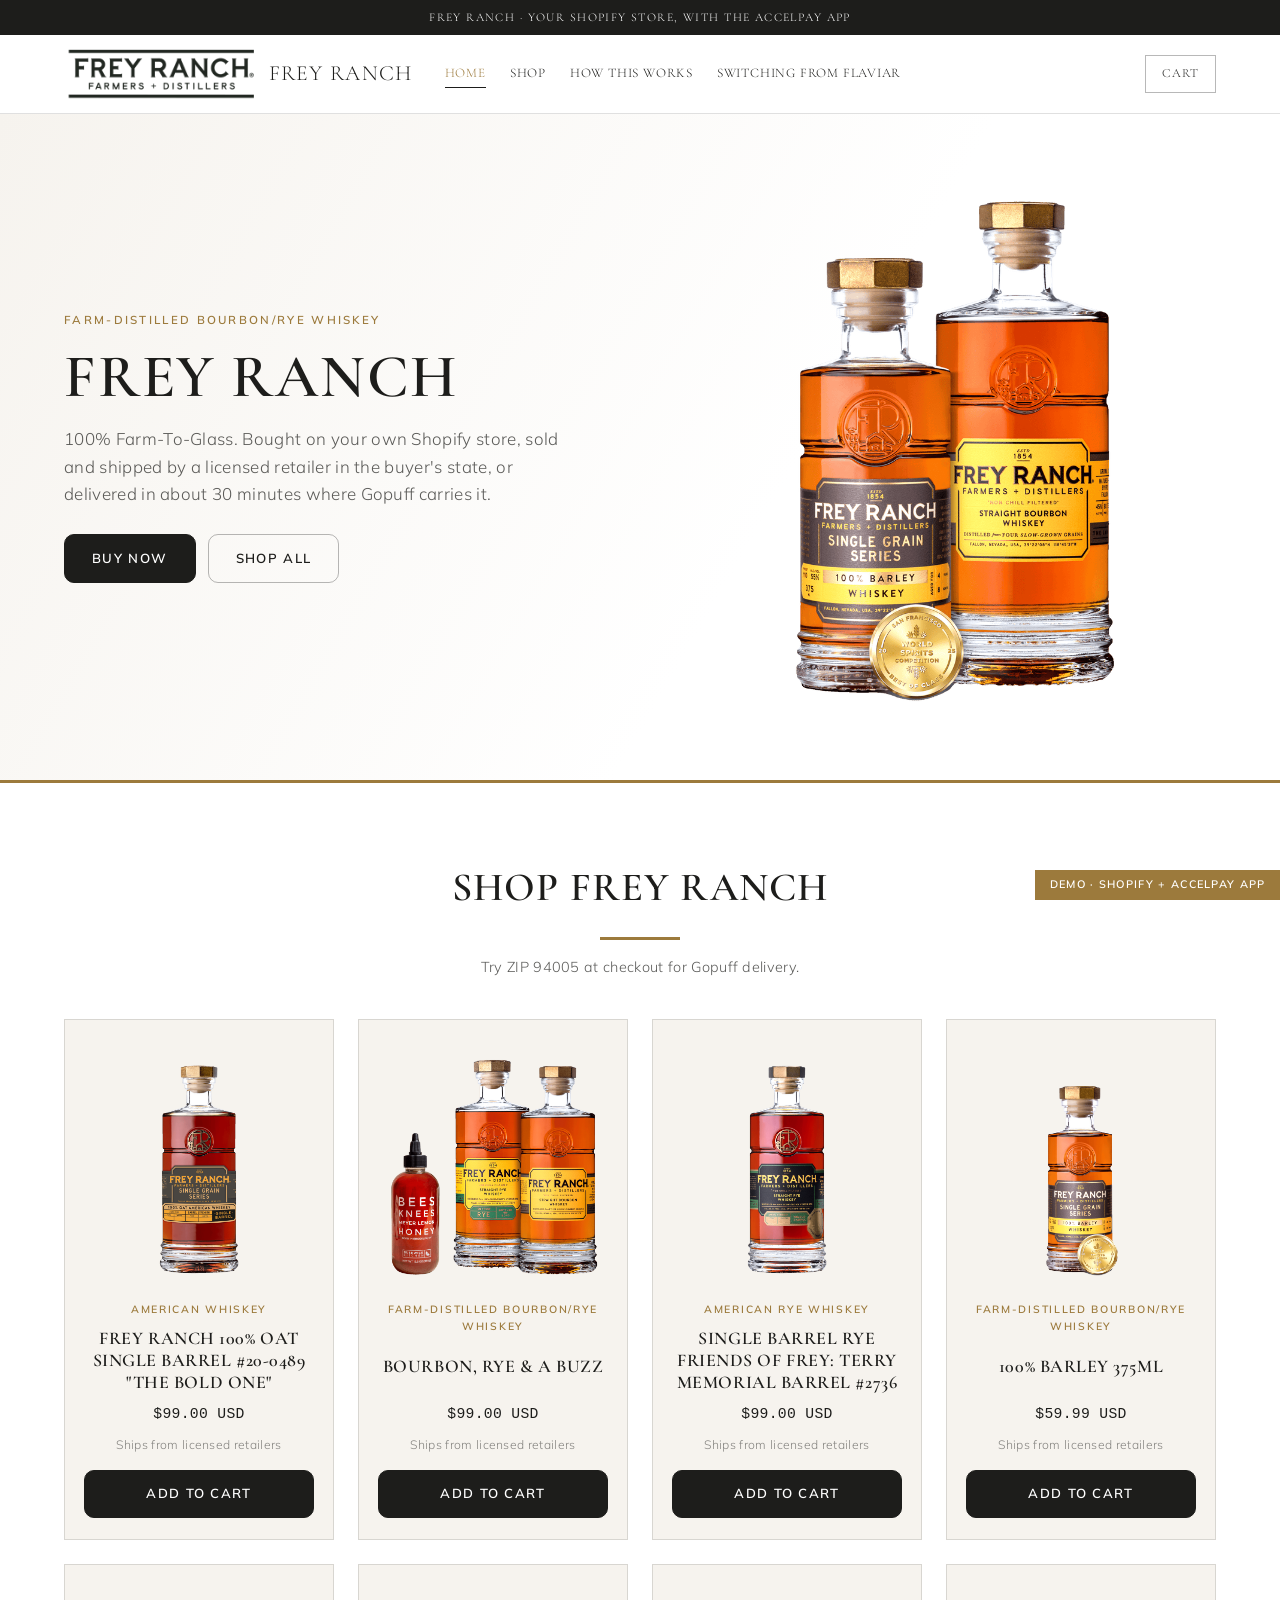
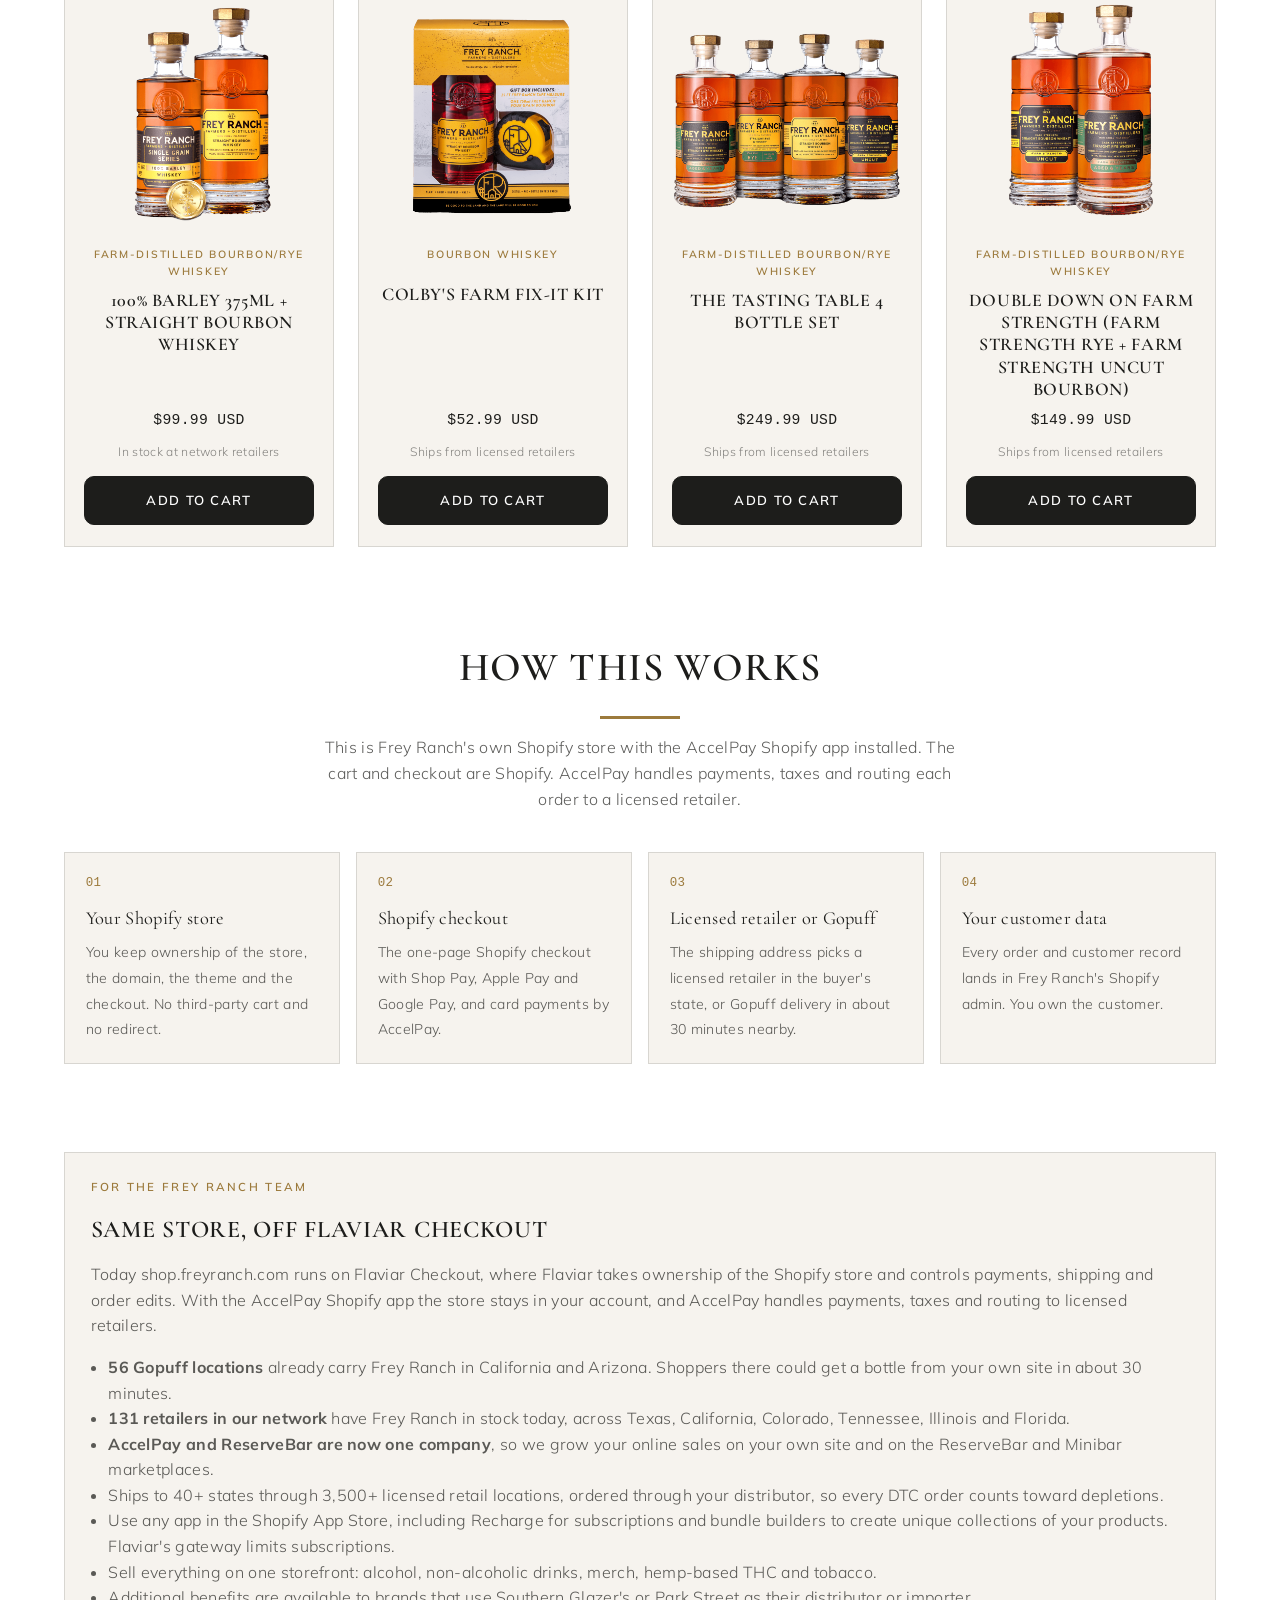
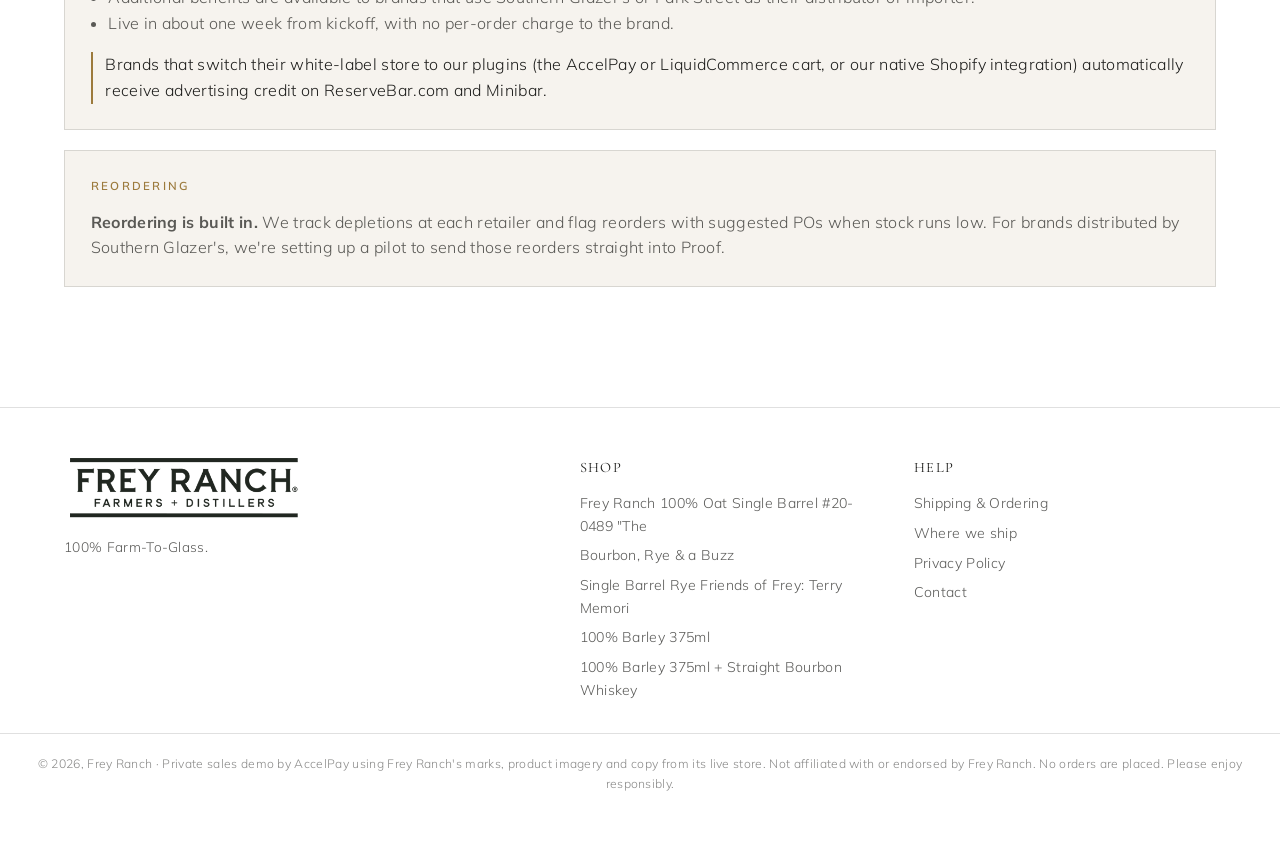
==== commit 7ea2d0be: "Lead with AccelPay + ReserveBar one-company value prop" ====
--- a/index.html
+++ b/index.html
@@ -69,7 +69,7 @@
     <div class="eyebrow">For the Frey Ranch team</div>
     <h2>Same store, off Flaviar Checkout</h2>
     <p style="margin:0 0 1rem">Today shop.freyranch.com runs on Flaviar Checkout, where Flaviar takes ownership of the Shopify store and controls payments, shipping and order edits. With the AccelPay Shopify app the store stays in your account, and AccelPay handles payments, taxes and routing to licensed retailers.</p>
-    <ul style="margin:0 0 1rem;padding-left:1.1rem"><li><b>56 Gopuff locations</b> already carry Frey Ranch in California and Arizona. Shoppers there could get a bottle from your own site in about 30 minutes.</li><li><b>131 retailers in our network</b> have Frey Ranch in stock today, across Texas, California, Colorado, Tennessee, Illinois and Florida.</li><li>Ships to 40+ states through 3,500+ licensed retail locations, ordered through your distributor, so every DTC order counts toward depletions.</li><li>Use any app in the Shopify App Store, including Recharge for subscriptions and bundle builders to create unique collections of your products. Flaviar's gateway limits subscriptions.</li><li>Sell everything on one storefront: alcohol, non-alcoholic drinks, merch, hemp-based THC and tobacco.</li><li>Additional benefits are available to brands that use Southern Glazer's or Park Street as their distributor or importer.</li><li>Live in about one week from kickoff, with no per-order charge to the brand.</li></ul>
+    <ul style="margin:0 0 1rem;padding-left:1.1rem"><li><b>56 Gopuff locations</b> already carry Frey Ranch in California and Arizona. Shoppers there could get a bottle from your own site in about 30 minutes.</li><li><b>131 retailers in our network</b> have Frey Ranch in stock today, across Texas, California, Colorado, Tennessee, Illinois and Florida.</li><li><b>AccelPay and ReserveBar are now one company</b>, so we grow your online sales on your own site and on the ReserveBar and Minibar marketplaces.</li><li>Ships to 40+ states through 3,500+ licensed retail locations, ordered through your distributor, so every DTC order counts toward depletions.</li><li>Use any app in the Shopify App Store, including Recharge for subscriptions and bundle builders to create unique collections of your products. Flaviar's gateway limits subscriptions.</li><li>Sell everything on one storefront: alcohol, non-alcoholic drinks, merch, hemp-based THC and tobacco.</li><li>Additional benefits are available to brands that use Southern Glazer's or Park Street as their distributor or importer.</li><li>Live in about one week from kickoff, with no per-order charge to the brand.</li></ul>
     <p class="credit">Brands that switch their white-label store to our plugins (the AccelPay or LiquidCommerce cart, or our native Shopify integration) automatically receive advertising credit on ReserveBar.com and Minibar.</p>
   </div>
   <div class="panel">
